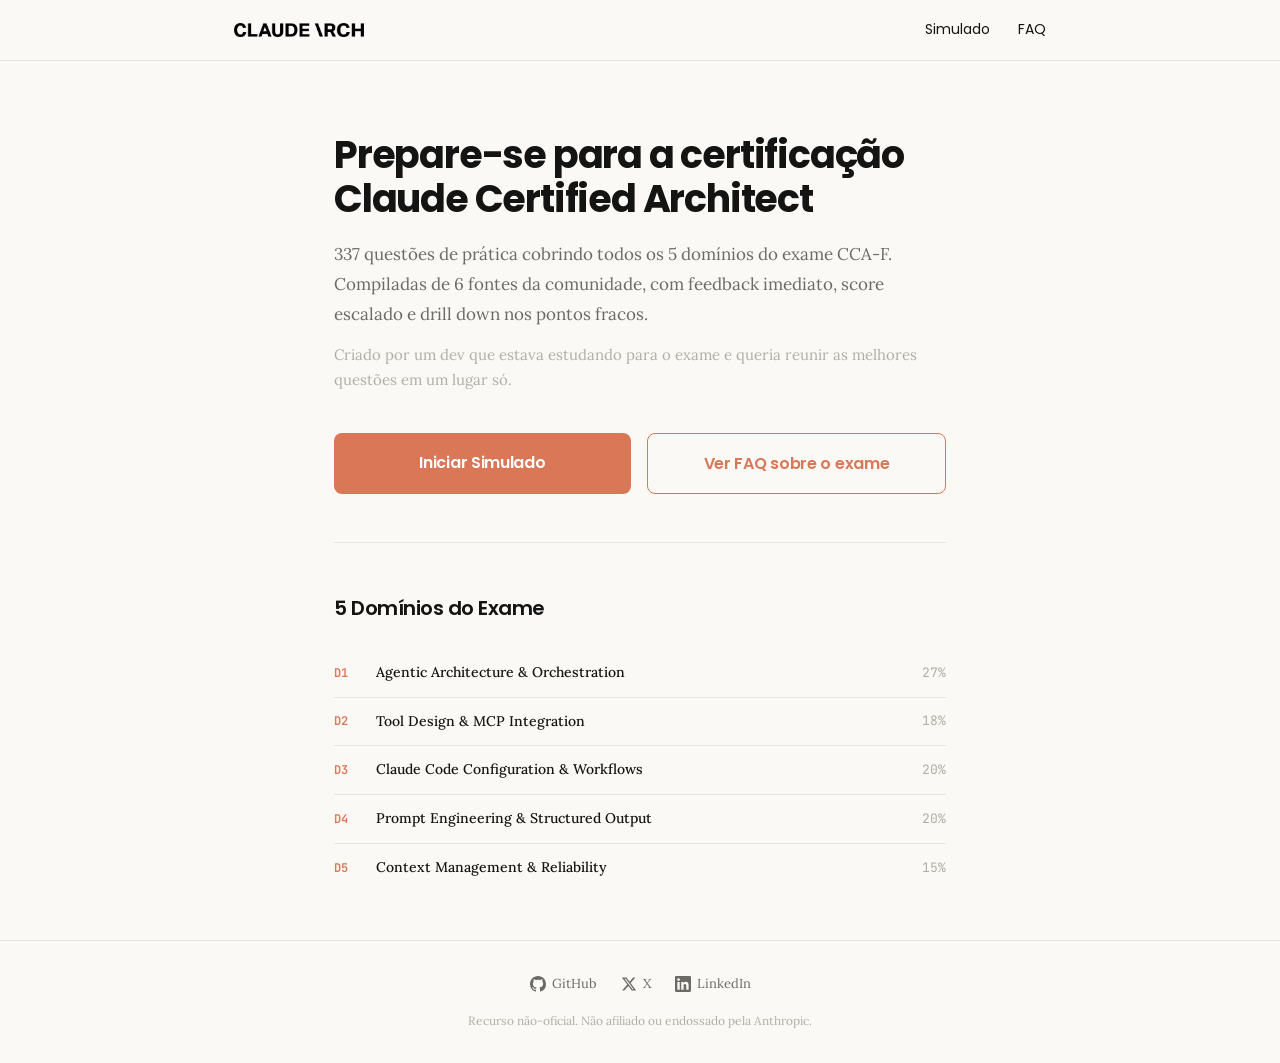
==== index.html @ b5aac990 "fix: remove repository link from footer, keep personal links only" ====
<!DOCTYPE html>
<html lang="pt-BR">
<head>
<meta charset="UTF-8">
<meta name="viewport" content="width=device-width, initial-scale=1.0">
<title>Claude Arch</title>
<link rel="icon" type="image/png" href="favicon.png" />
<meta name="description" content="Simulado gratuito com 337 questões gratuitas para a certificação CCA-F. 5 domínios, score escalado, feedback imediato. (CCA-F). 5 domínios, score escalado." />
<meta name="theme-color" content="#faf9f5" />
<meta property="og:title" content="Claude Arch — Simulado CCA-F" />
<meta property="og:description" content="Simulado gratuito com 337 questões gratuitas para a certificação CCA-F. 5 domínios, score escalado, feedback imediato.. 5 domínios, score escalado, feedback imediato." />
<meta property="og:image" content="https://felipebossolani.github.io/claude-arch/og-image.png" />
<meta property="og:type" content="website" />
<meta name="twitter:card" content="summary_large_image" />
<meta name="twitter:title" content="Claude Arch — Simulado CCA-F" />
<meta name="twitter:description" content="337 questões gratuitas para a certificação CCA-F. 5 domínios, score escalado, feedback imediato." />
<meta name="twitter:image" content="https://felipebossolani.github.io/claude-arch/og-image.png" />
<link href="https://fonts.googleapis.com/css2?family=JetBrains+Mono:wght@400;500;700&family=Poppins:wght@400;500;600;700&family=Lora:ital,wght@0,400;0,500;0,600;0,700;1,400;1,500&display=swap" rel="stylesheet">
<link rel="stylesheet" href="styles.css">
<style>
body { line-height: 1.7; }
.section-title { font-family: 'Poppins', Arial, sans-serif; }
.hero { padding: 72px 0 48px; }
.hero-title { font-size: 38px; font-weight: 700; letter-spacing: -1.2px; line-height: 1.15; margin-bottom: 20px; }
.hero-subtitle { font-size: 17px; color: var(--text-secondary); line-height: 1.75; margin-bottom: 12px; }
.hero-desc { font-size: 15px; color: var(--text-muted); line-height: 1.7; margin-bottom: 40px; }
.hero-actions { display: flex; gap: 16px; }
.hero-cta { flex: 1; text-align: center; padding: 16px 24px; background: var(--accent-orange); color: white; font-family: 'Poppins', Arial, sans-serif; font-size: 16px; font-weight: 600; border-radius: var(--radius); text-decoration: none; transition: background 0.15s; letter-spacing: -0.3px; }
.hero-cta:hover { background: #c4694c; }
.hero-cta--secondary { background: transparent; color: var(--accent-orange); border: 1px solid var(--accent-orange); }
.hero-cta--secondary:hover { background: rgba(217,119,87,0.05); }
.section { padding: 48px 0; border-top: 1px solid var(--border); }
.section-title { font-size: 20px; font-weight: 600; letter-spacing: -0.5px; margin-bottom: 24px; }
.domain-list { list-style: none; }
.domain-row { display: flex; align-items: center; gap: 14px; padding: 12px 0; border-bottom: 1px solid var(--border); font-size: 14px; }
.domain-row:last-child { border-bottom: none; }
.domain-badge { font-family: 'JetBrains Mono', monospace; font-size: 12px; font-weight: 600; color: var(--accent-orange); width: 28px; flex-shrink: 0; }
.domain-name { flex: 1; font-weight: 500; }
.domain-weight { font-family: 'JetBrains Mono', monospace; font-size: 13px; color: var(--text-muted); }
.sources-text { font-size: 15px; color: var(--text-secondary); line-height: 1.7; }
@media (max-width: 640px) {
  .hero { padding: 48px 0 32px; }
  .hero-title { font-size: 28px; }
  .hero-actions { flex-direction: column; }
  .hero-cta { width: 100%; }
  .nav { gap: 16px; }
}
</style>
</head>
<body>

<header class="header">
  <div class="header-inner">
    <a href="index.html" class="logo">
      <img class="logo-icon" src="logo.png" alt="Claude Arch" />
    </a>
    <nav class="nav">
      <a href="simulado.html" class="nav-link">Simulado</a>
      <a href="faq.html" class="nav-link">FAQ</a>
    </nav>
  </div>
</header>

<main class="main">
  <section class="hero">
    <h1 class="hero-title">Prepare-se para a certificação Claude Certified Architect</h1>
    <p class="hero-subtitle">337 questões de prática cobrindo todos os 5 domínios do exame CCA-F. Compiladas de 6 fontes da comunidade, com feedback imediato, score escalado e drill down nos pontos fracos.</p>
    <p class="hero-desc">Criado por um dev que estava estudando para o exame e queria reunir as melhores questões em um lugar só.</p>
    <div class="hero-actions">
      <a href="simulado.html" class="hero-cta">Iniciar Simulado</a>
      <a href="faq.html" class="hero-cta hero-cta--secondary">Ver FAQ sobre o exame</a>
    </div>
  </section>

  <section class="section">
    <h2 class="section-title">5 Domínios do Exame</h2>
    <div class="domain-list">
      <div class="domain-row">
        <span class="domain-badge">D1</span>
        <span class="domain-name">Agentic Architecture &amp; Orchestration</span>
        <span class="domain-weight">27%</span>
      </div>
      <div class="domain-row">
        <span class="domain-badge">D2</span>
        <span class="domain-name">Tool Design &amp; MCP Integration</span>
        <span class="domain-weight">18%</span>
      </div>
      <div class="domain-row">
        <span class="domain-badge">D3</span>
        <span class="domain-name">Claude Code Configuration &amp; Workflows</span>
        <span class="domain-weight">20%</span>
      </div>
      <div class="domain-row">
        <span class="domain-badge">D4</span>
        <span class="domain-name">Prompt Engineering &amp; Structured Output</span>
        <span class="domain-weight">20%</span>
      </div>
      <div class="domain-row">
        <span class="domain-badge">D5</span>
        <span class="domain-name">Context Management &amp; Reliability</span>
        <span class="domain-weight">15%</span>
      </div>
    </div>
  </section>

</main>

<footer class="footer">
  <div class="footer-inner">
    <div class="social-links">
      <a href="https://github.com/felipebossolani" target="_blank" class="social-link">
        <svg viewBox="0 0 24 24"><path d="M12 0C5.37 0 0 5.37 0 12c0 5.31 3.435 9.795 8.205 11.385.6.105.825-.255.825-.57 0-.285-.015-1.23-.015-2.235-3.015.555-3.795-.735-4.035-1.41-.135-.345-.72-1.41-1.23-1.695-.42-.225-1.02-.78-.015-.795.945-.015 1.62.87 1.845 1.23 1.08 1.815 2.805 1.305 3.495.99.105-.78.42-1.305.765-1.605-2.67-.3-5.46-1.335-5.46-5.925 0-1.305.465-2.385 1.23-3.225-.12-.3-.54-1.53.12-3.18 0 0 1.005-.315 3.3 1.23.96-.27 1.98-.405 3-.405s2.04.135 3 .405c2.295-1.56 3.3-1.23 3.3-1.23.66 1.65.24 2.88.12 3.18.765.84 1.23 1.905 1.23 3.225 0 4.605-2.805 5.625-5.475 5.925.435.375.81 1.095.81 2.22 0 1.605-.015 2.895-.015 3.3 0 .315.225.69.825.57A12.02 12.02 0 0024 12c0-6.63-5.37-12-12-12z"/></svg>
        GitHub
      </a>
      <a href="https://x.com/felipebossolani" target="_blank" class="social-link">
        <svg viewBox="0 0 24 24"><path d="M18.244 2.25h3.308l-7.227 8.26 8.502 11.24H16.17l-5.214-6.817L4.99 21.75H1.68l7.73-8.835L1.254 2.25H8.08l4.713 6.231zm-1.161 17.52h1.833L7.084 4.126H5.117z"/></svg>
        X
      </a>
      <a href="https://linkedin.com/in/felipebossolani" target="_blank" class="social-link">
        <svg viewBox="0 0 24 24"><path d="M20.447 20.452h-3.554v-5.569c0-1.328-.027-3.037-1.852-3.037-1.853 0-2.136 1.445-2.136 2.939v5.667H9.351V9h3.414v1.561h.046c.477-.9 1.637-1.85 3.37-1.85 3.601 0 4.267 2.37 4.267 5.455v6.286zM5.337 7.433a2.062 2.062 0 01-2.063-2.065 2.064 2.064 0 112.063 2.065zm1.782 13.019H3.555V9h3.564v11.452zM22.225 0H1.771C.792 0 0 .774 0 1.729v20.542C0 23.227.792 24 1.771 24h20.451C23.2 24 24 23.227 24 22.271V1.729C24 .774 23.2 0 22.222 0h.003z"/></svg>
        LinkedIn
      </a>
    </div>
    <div class="footer-disclaimer">Recurso não-oficial. Não afiliado ou endossado pela Anthropic.</div>
  </div>
</footer>

</body>
</html>
---- styles.css ----
/* ═══════════════════════════════════════
   Shared styles — Claude Arch
   ═══════════════════════════════════════ */

:root {
  --bg-primary: #faf9f5;
  --bg-card: #ffffff;
  --bg-hover: #f5f4f0;
  --text-primary: #141413;
  --text-secondary: #6b6a65;
  --text-muted: #b0aea5;
  --accent-orange: #d97757;
  --accent-blue: #6a9bcc;
  --accent-green: #788c5d;
  --accent-red: #c45c4a;
  --border: #e8e6dc;
  --border-active: #b0aea5;
  --radius: 8px;
}

* { margin: 0; padding: 0; box-sizing: border-box; }

body {
  font-family: 'Lora', Georgia, serif;
  background: var(--bg-primary);
  color: var(--text-primary);
  min-height: 100vh;
  line-height: 1.6;
}

h1, h2, h3, h4, h5, h6, .logo-text { font-family: 'Poppins', Arial, sans-serif; }
code, .mono { font-family: 'JetBrains Mono', monospace; }

/* Header */
.header {
  position: sticky; top: 0; z-index: 100;
  background: var(--bg-primary);
  border-bottom: 1px solid var(--border);
}
.header-inner {
  max-width: 860px; margin: 0 auto; padding: 0 24px;
  display: flex; align-items: center; justify-content: space-between;
  height: 60px;
}
.logo { display: flex; align-items: center; gap: 10px; text-decoration: none; }
.logo-icon { height: 14px; width: auto; object-fit: contain; }
.logo-text { font-size: 15px; font-weight: 600; color: var(--text-primary); letter-spacing: -0.3px; }

/* Nav */
.nav { display: flex; align-items: center; gap: 28px; }
.nav-link {
  font-family: 'Poppins', Arial, sans-serif;
  font-size: 14px; font-weight: 400; color: var(--text-primary);
  text-decoration: none; transition: color 0.15s;
}
.nav-link:hover { color: var(--accent-orange); }
.nav-link--active { color: var(--accent-orange); font-weight: 500; }

/* Main / Container */
.main { max-width: 660px; margin: 0 auto; padding: 0 24px; }
.container { max-width: 860px; margin: 0 auto; padding: 24px; }

/* Footer */
.footer { border-top: 1px solid var(--border); padding: 32px 0; }
.footer-inner {
  max-width: 860px; margin: 0 auto; padding: 0 24px;
  display: flex; flex-direction: column; align-items: center; gap: 16px;
}
.social-links { display: flex; gap: 24px; align-items: center; flex-wrap: wrap; justify-content: center; }
.social-link {
  display: flex; align-items: center; gap: 6px;
  color: var(--text-secondary); text-decoration: none; font-size: 13px; transition: color 0.15s;
}
.social-link:hover { color: var(--accent-orange); }
.social-link svg { width: 16px; height: 16px; fill: currentColor; }
.footer-disclaimer { font-size: 12px; color: var(--text-muted); text-align: center; }
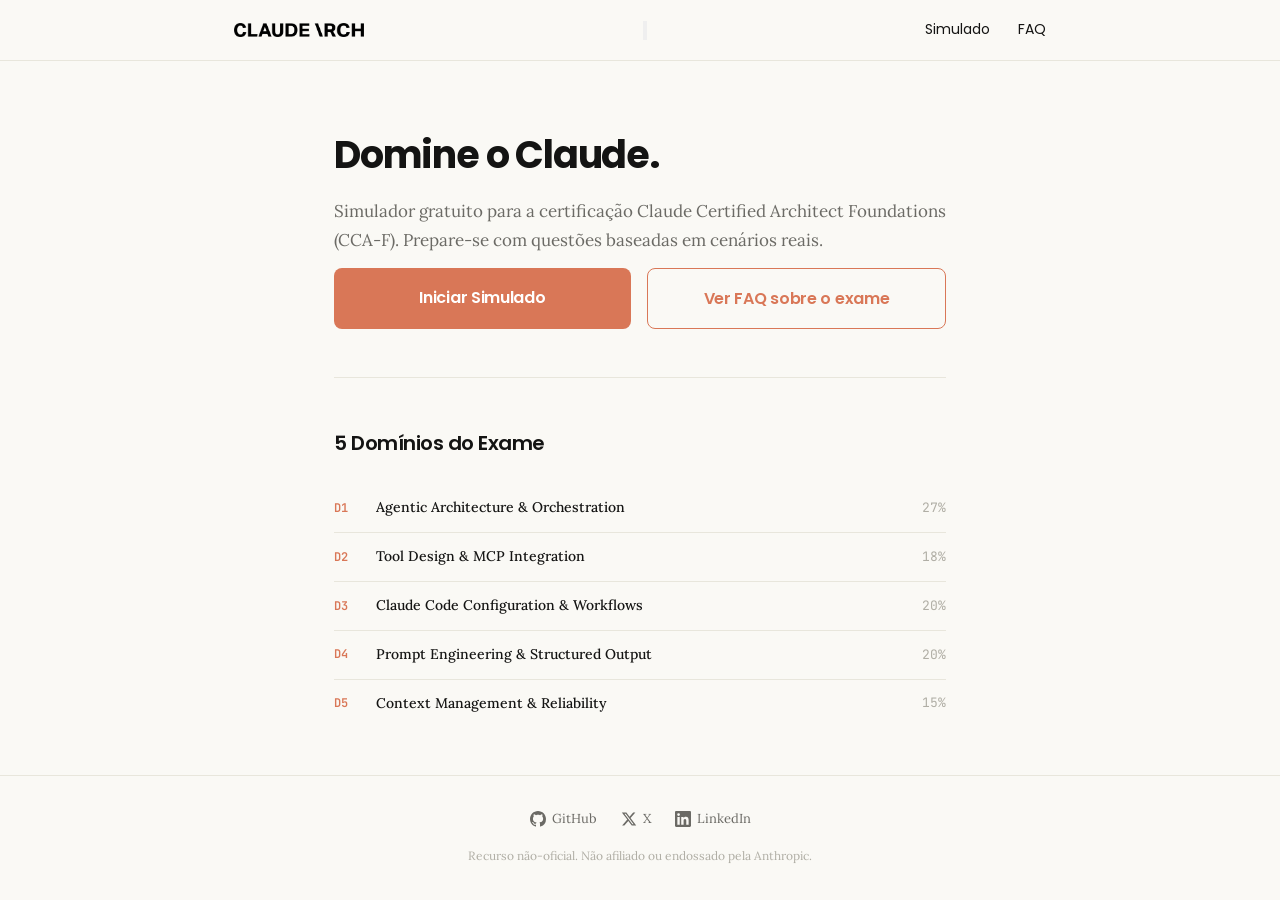
==== commit ad0774ed: "fix: update hero copy to new tagline" ====
--- a/index.html
+++ b/index.html
@@ -4,16 +4,20 @@
 <meta charset="UTF-8">
 <meta name="viewport" content="width=device-width, initial-scale=1.0">
 <title>Claude Arch</title>
-<link rel="icon" type="image/png" href="favicon.png" />
-<meta name="description" content="Simulado gratuito com 337 questões gratuitas para a certificação CCA-F. 5 domínios, score escalado, feedback imediato. (CCA-F). 5 domínios, score escalado." />
+<link rel="icon" type="image/x-icon" href="favicon.ico" />
+<link rel="icon" type="image/png" sizes="32x32" href="favicon-32x32.png" />
+<link rel="icon" type="image/png" sizes="16x16" href="favicon-16x16.png" />
+<link rel="apple-touch-icon" sizes="180x180" href="apple-touch-icon.png" />
+<link rel="manifest" href="site.webmanifest" />
+<meta name="description" content="Simulado gratuito com 337 questões gratuitas para a certificação CCA-F. 5 domínios, score escalado e feedback imediato. (CCA-F). 5 domínios, score escalado." />
 <meta name="theme-color" content="#faf9f5" />
 <meta property="og:title" content="Claude Arch — Simulado CCA-F" />
-<meta property="og:description" content="Simulado gratuito com 337 questões gratuitas para a certificação CCA-F. 5 domínios, score escalado, feedback imediato.. 5 domínios, score escalado, feedback imediato." />
+<meta property="og:description" content="337 questões gratuitas para a certificação CCA-F. 5 domínios, score escalado e feedback imediato." />
 <meta property="og:image" content="https://felipebossolani.github.io/claude-arch/og-image.png" />
 <meta property="og:type" content="website" />
 <meta name="twitter:card" content="summary_large_image" />
 <meta name="twitter:title" content="Claude Arch — Simulado CCA-F" />
-<meta name="twitter:description" content="337 questões gratuitas para a certificação CCA-F. 5 domínios, score escalado, feedback imediato." />
+<meta name="twitter:description" content="337 questões gratuitas para a certificação CCA-F. 5 domínios, score escalado e feedback imediato." />
 <meta name="twitter:image" content="https://felipebossolani.github.io/claude-arch/og-image.png" />
 <link href="https://fonts.googleapis.com/css2?family=JetBrains+Mono:wght@400;500;700&family=Poppins:wght@400;500;600;700&family=Lora:ital,wght@0,400;0,500;0,600;0,700;1,400;1,500&display=swap" rel="stylesheet">
 <link rel="stylesheet" href="styles.css">
@@ -54,6 +58,9 @@
     <a href="index.html" class="logo">
       <img class="logo-icon" src="logo.png" alt="Claude Arch" />
     </a>
+    <button class="nav-toggle" aria-label="Menu" onclick="document.querySelector('.nav').classList.toggle('open')">
+      <svg viewBox="0 0 24 24" fill="none" stroke-width="2" stroke-linecap="round"><line x1="3" y1="6" x2="21" y2="6"/><line x1="3" y1="12" x2="21" y2="12"/><line x1="3" y1="18" x2="21" y2="18"/></svg>
+    </button>
     <nav class="nav">
       <a href="simulado.html" class="nav-link">Simulado</a>
       <a href="faq.html" class="nav-link">FAQ</a>
@@ -63,9 +70,8 @@
 
 <main class="main">
   <section class="hero">
-    <h1 class="hero-title">Prepare-se para a certificação Claude Certified Architect</h1>
-    <p class="hero-subtitle">337 questões de prática cobrindo todos os 5 domínios do exame CCA-F. Compiladas de 6 fontes da comunidade, com feedback imediato, score escalado e drill down nos pontos fracos.</p>
-    <p class="hero-desc">Criado por um dev que estava estudando para o exame e queria reunir as melhores questões em um lugar só.</p>
+    <h1 class="hero-title">Domine o Claude.</h1>
+    <p class="hero-subtitle">Simulador gratuito para a certificação Claude Certified Architect Foundations (CCA-F). Prepare-se com questões baseadas em cenários reais.</p>
     <div class="hero-actions">
       <a href="simulado.html" class="hero-cta">Iniciar Simulado</a>
       <a href="faq.html" class="hero-cta hero-cta--secondary">Ver FAQ sobre o exame</a>
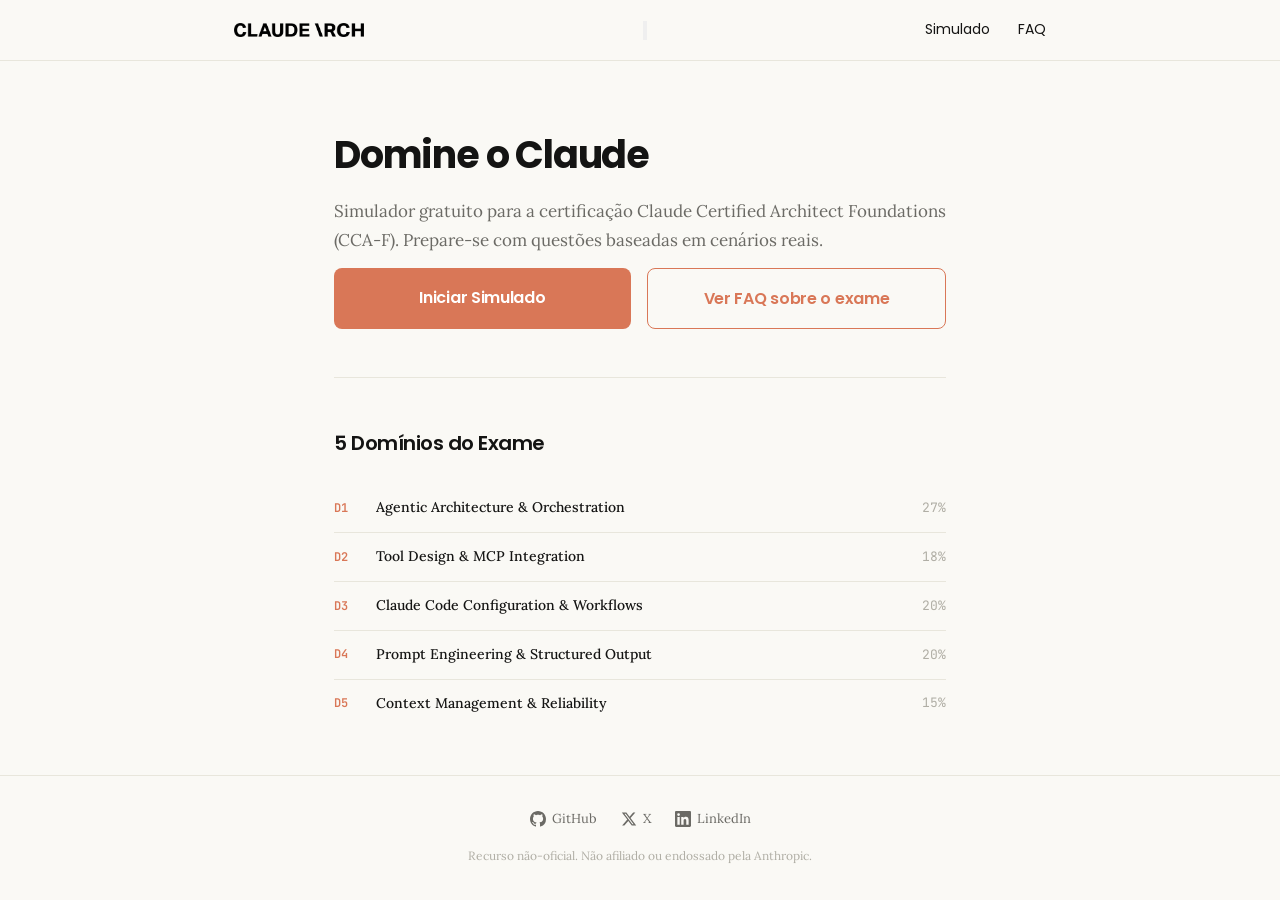
==== commit 8de90c50: "fix: remove period from hero title" ====
--- a/index.html
+++ b/index.html
@@ -70,7 +70,7 @@
 
 <main class="main">
   <section class="hero">
-    <h1 class="hero-title">Domine o Claude.</h1>
+    <h1 class="hero-title">Domine o Claude</h1>
     <p class="hero-subtitle">Simulador gratuito para a certificação Claude Certified Architect Foundations (CCA-F). Prepare-se com questões baseadas em cenários reais.</p>
     <div class="hero-actions">
       <a href="simulado.html" class="hero-cta">Iniciar Simulado</a>
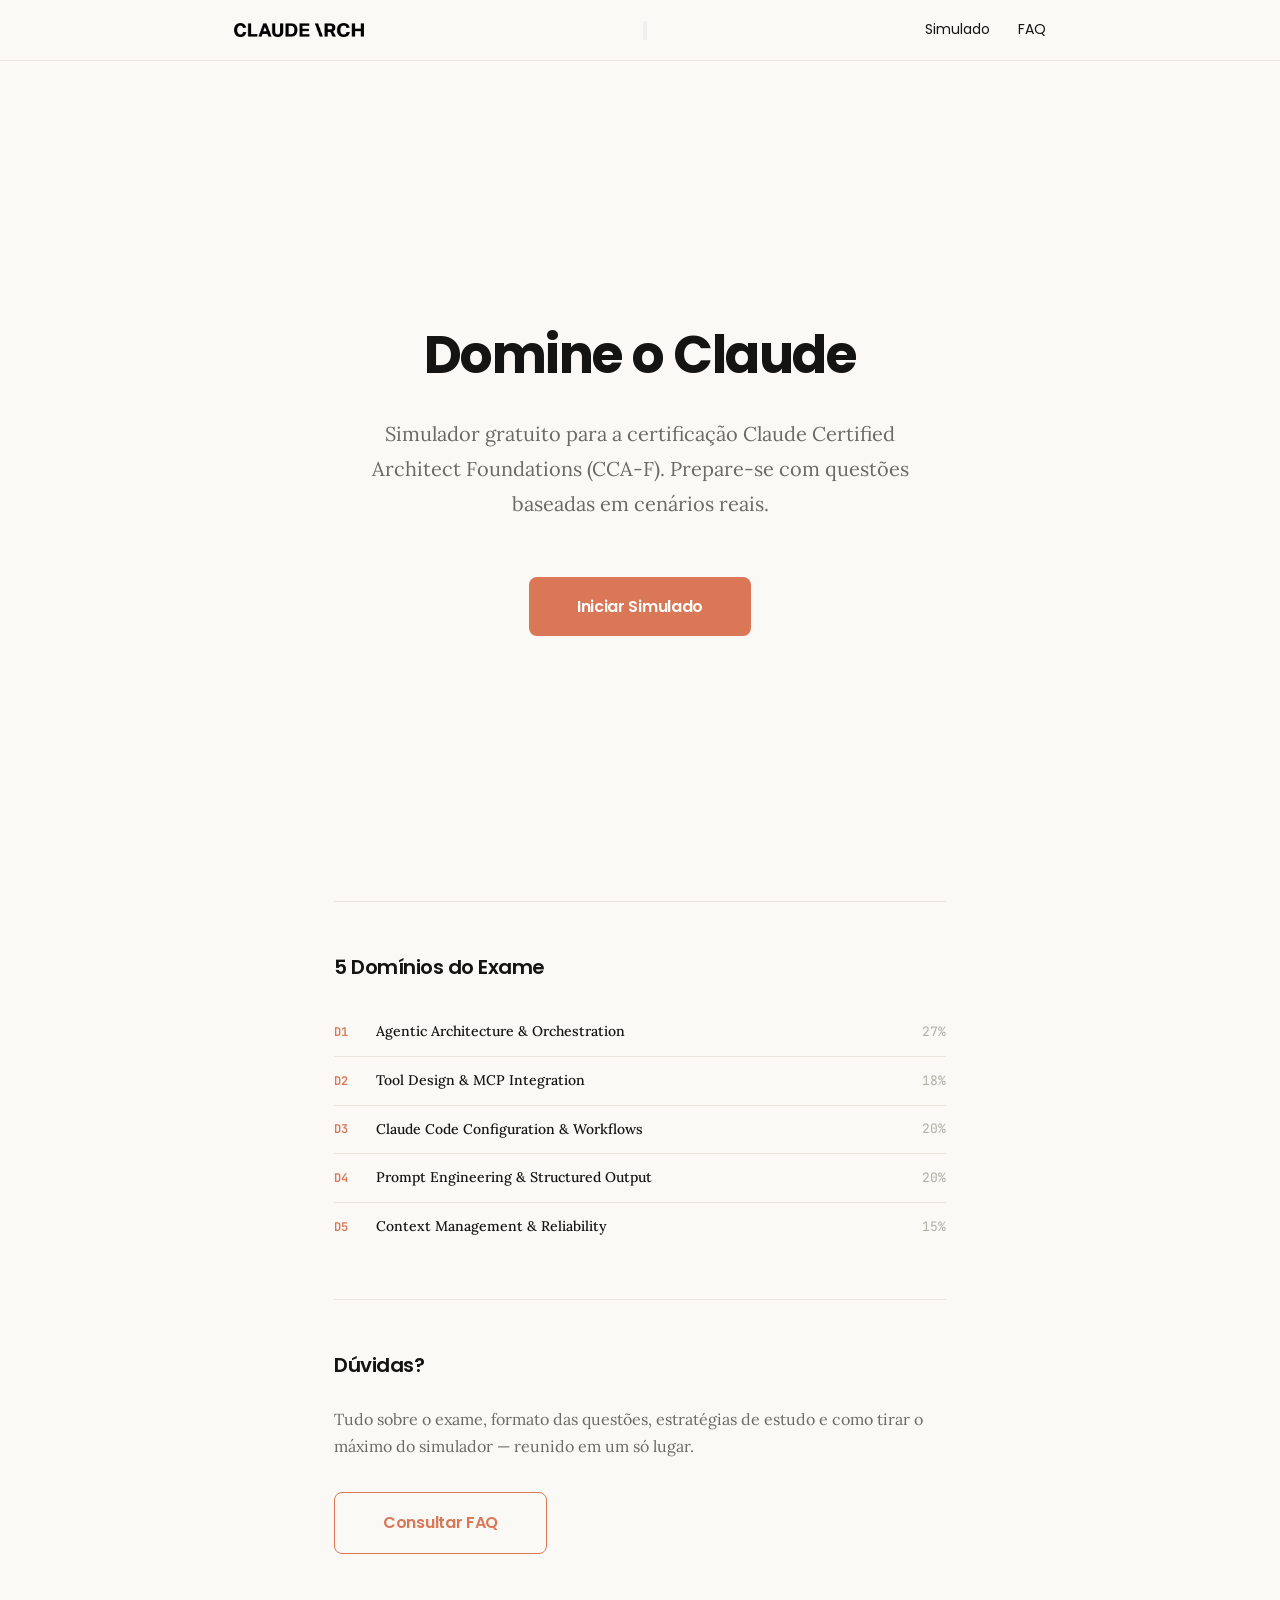
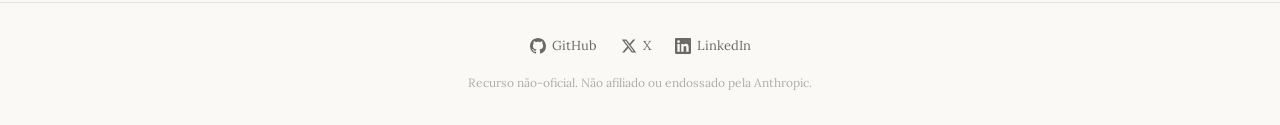
==== commit 6bf45086: "fix: left-align FAQ CTA section" ====
--- a/index.html
+++ b/index.html
@@ -9,30 +9,33 @@
 <link rel="icon" type="image/png" sizes="16x16" href="favicon-16x16.png" />
 <link rel="apple-touch-icon" sizes="180x180" href="apple-touch-icon.png" />
 <link rel="manifest" href="site.webmanifest" />
-<meta name="description" content="Simulado gratuito com 337 questões gratuitas para a certificação CCA-F. 5 domínios, score escalado e feedback imediato. (CCA-F). 5 domínios, score escalado." />
+<meta name="description" content="337 questões gratuitas para a certificação CCA-F. 5 domínios, score escalado e feedback imediato." />
 <meta name="theme-color" content="#faf9f5" />
 <meta property="og:title" content="Claude Arch — Simulado CCA-F" />
 <meta property="og:description" content="337 questões gratuitas para a certificação CCA-F. 5 domínios, score escalado e feedback imediato." />
 <meta property="og:image" content="https://felipebossolani.github.io/claude-arch/og-image.png" />
 <meta property="og:type" content="website" />
+<meta property="og:url" content="https://felipebossolani.github.io/claude-arch/" />
+<link rel="canonical" href="https://felipebossolani.github.io/claude-arch/" />
 <meta name="twitter:card" content="summary_large_image" />
 <meta name="twitter:title" content="Claude Arch — Simulado CCA-F" />
 <meta name="twitter:description" content="337 questões gratuitas para a certificação CCA-F. 5 domínios, score escalado e feedback imediato." />
 <meta name="twitter:image" content="https://felipebossolani.github.io/claude-arch/og-image.png" />
+<link rel="preconnect" href="https://fonts.googleapis.com">
+<link rel="preconnect" href="https://fonts.gstatic.com" crossorigin>
 <link href="https://fonts.googleapis.com/css2?family=JetBrains+Mono:wght@400;500;700&family=Poppins:wght@400;500;600;700&family=Lora:ital,wght@0,400;0,500;0,600;0,700;1,400;1,500&display=swap" rel="stylesheet">
 <link rel="stylesheet" href="styles.css">
 <style>
 body { line-height: 1.7; }
-.section-title { font-family: 'Poppins', Arial, sans-serif; }
-.hero { padding: 72px 0 48px; }
-.hero-title { font-size: 38px; font-weight: 700; letter-spacing: -1.2px; line-height: 1.15; margin-bottom: 20px; }
-.hero-subtitle { font-size: 17px; color: var(--text-secondary); line-height: 1.75; margin-bottom: 12px; }
-.hero-desc { font-size: 15px; color: var(--text-muted); line-height: 1.7; margin-bottom: 40px; }
-.hero-actions { display: flex; gap: 16px; }
-.hero-cta { flex: 1; text-align: center; padding: 16px 24px; background: var(--accent-orange); color: white; font-family: 'Poppins', Arial, sans-serif; font-size: 16px; font-weight: 600; border-radius: var(--radius); text-decoration: none; transition: background 0.15s; letter-spacing: -0.3px; }
+.hero { padding: 0; display: flex; flex-direction: column; align-items: center; justify-content: center; min-height: calc(100vh - 60px); text-align: center; }
+.hero-title { font-size: 52px; font-weight: 700; letter-spacing: -1.5px; line-height: 1.1; margin-bottom: 32px; }
+.hero-subtitle { font-size: 20px; color: var(--text-secondary); line-height: 1.75; margin-bottom: 56px; max-width: 540px; }
+.hero-cta { display: inline-block; padding: 16px 48px; background: var(--accent-orange); color: white; font-family: 'Poppins', Arial, sans-serif; font-size: 16px; font-weight: 600; border-radius: var(--radius); text-decoration: none; transition: background 0.15s; letter-spacing: -0.3px; }
 .hero-cta:hover { background: #c4694c; }
 .hero-cta--secondary { background: transparent; color: var(--accent-orange); border: 1px solid var(--accent-orange); }
 .hero-cta--secondary:hover { background: rgba(217,119,87,0.05); }
+.faq-cta { padding: 56px 0; }
+.faq-cta-text { font-size: 16px; color: var(--text-secondary); line-height: 1.7; margin-bottom: 32px; }
 .section { padding: 48px 0; border-top: 1px solid var(--border); }
 .section-title { font-size: 20px; font-weight: 600; letter-spacing: -0.5px; margin-bottom: 24px; }
 .domain-list { list-style: none; }
@@ -43,10 +46,10 @@
 .domain-weight { font-family: 'JetBrains Mono', monospace; font-size: 13px; color: var(--text-muted); }
 .sources-text { font-size: 15px; color: var(--text-secondary); line-height: 1.7; }
 @media (max-width: 640px) {
-  .hero { padding: 48px 0 32px; }
-  .hero-title { font-size: 28px; }
-  .hero-actions { flex-direction: column; }
-  .hero-cta { width: 100%; }
+  .hero { min-height: calc(100vh - 60px); padding: 40px 0; }
+  .hero-title { font-size: 36px; }
+  .hero-subtitle { font-size: 17px; }
+  .hero-cta { width: 100%; text-align: center; }
   .nav { gap: 16px; }
 }
 </style>
@@ -61,7 +64,7 @@
     <button class="nav-toggle" aria-label="Menu" onclick="document.querySelector('.nav').classList.toggle('open')">
       <svg viewBox="0 0 24 24" fill="none" stroke-width="2" stroke-linecap="round"><line x1="3" y1="6" x2="21" y2="6"/><line x1="3" y1="12" x2="21" y2="12"/><line x1="3" y1="18" x2="21" y2="18"/></svg>
     </button>
-    <nav class="nav">
+    <nav class="nav" aria-label="Navegação principal">
       <a href="simulado.html" class="nav-link">Simulado</a>
       <a href="faq.html" class="nav-link">FAQ</a>
     </nav>
@@ -72,10 +75,7 @@
   <section class="hero">
     <h1 class="hero-title">Domine o Claude</h1>
     <p class="hero-subtitle">Simulador gratuito para a certificação Claude Certified Architect Foundations (CCA-F). Prepare-se com questões baseadas em cenários reais.</p>
-    <div class="hero-actions">
-      <a href="simulado.html" class="hero-cta">Iniciar Simulado</a>
-      <a href="faq.html" class="hero-cta hero-cta--secondary">Ver FAQ sobre o exame</a>
-    </div>
+    <a href="simulado.html" class="hero-cta">Iniciar Simulado</a>
   </section>
 
   <section class="section">
@@ -109,20 +109,26 @@
     </div>
   </section>
 
+  <section class="section faq-cta">
+    <h2 class="section-title">Dúvidas?</h2>
+    <p class="faq-cta-text">Tudo sobre o exame, formato das questões, estratégias de estudo e como tirar o máximo do simulador — reunido em um só lugar.</p>
+    <a href="faq.html" class="hero-cta hero-cta--secondary">Consultar FAQ</a>
+  </section>
+
 </main>
 
 <footer class="footer">
   <div class="footer-inner">
     <div class="social-links">
-      <a href="https://github.com/felipebossolani" target="_blank" class="social-link">
+      <a href="https://github.com/felipebossolani" target="_blank" rel="noopener noreferrer" class="social-link">
         <svg viewBox="0 0 24 24"><path d="M12 0C5.37 0 0 5.37 0 12c0 5.31 3.435 9.795 8.205 11.385.6.105.825-.255.825-.57 0-.285-.015-1.23-.015-2.235-3.015.555-3.795-.735-4.035-1.41-.135-.345-.72-1.41-1.23-1.695-.42-.225-1.02-.78-.015-.795.945-.015 1.62.87 1.845 1.23 1.08 1.815 2.805 1.305 3.495.99.105-.78.42-1.305.765-1.605-2.67-.3-5.46-1.335-5.46-5.925 0-1.305.465-2.385 1.23-3.225-.12-.3-.54-1.53.12-3.18 0 0 1.005-.315 3.3 1.23.96-.27 1.98-.405 3-.405s2.04.135 3 .405c2.295-1.56 3.3-1.23 3.3-1.23.66 1.65.24 2.88.12 3.18.765.84 1.23 1.905 1.23 3.225 0 4.605-2.805 5.625-5.475 5.925.435.375.81 1.095.81 2.22 0 1.605-.015 2.895-.015 3.3 0 .315.225.69.825.57A12.02 12.02 0 0024 12c0-6.63-5.37-12-12-12z"/></svg>
         GitHub
       </a>
-      <a href="https://x.com/felipebossolani" target="_blank" class="social-link">
+      <a href="https://x.com/felipebossolani" target="_blank" rel="noopener noreferrer" class="social-link">
         <svg viewBox="0 0 24 24"><path d="M18.244 2.25h3.308l-7.227 8.26 8.502 11.24H16.17l-5.214-6.817L4.99 21.75H1.68l7.73-8.835L1.254 2.25H8.08l4.713 6.231zm-1.161 17.52h1.833L7.084 4.126H5.117z"/></svg>
         X
       </a>
-      <a href="https://linkedin.com/in/felipebossolani" target="_blank" class="social-link">
+      <a href="https://linkedin.com/in/felipebossolani" target="_blank" rel="noopener noreferrer" class="social-link">
         <svg viewBox="0 0 24 24"><path d="M20.447 20.452h-3.554v-5.569c0-1.328-.027-3.037-1.852-3.037-1.853 0-2.136 1.445-2.136 2.939v5.667H9.351V9h3.414v1.561h.046c.477-.9 1.637-1.85 3.37-1.85 3.601 0 4.267 2.37 4.267 5.455v6.286zM5.337 7.433a2.062 2.062 0 01-2.063-2.065 2.064 2.064 0 112.063 2.065zm1.782 13.019H3.555V9h3.564v11.452zM22.225 0H1.771C.792 0 0 .774 0 1.729v20.542C0 23.227.792 24 1.771 24h20.451C23.2 24 24 23.227 24 22.271V1.729C24 .774 23.2 0 22.222 0h.003z"/></svg>
         LinkedIn
       </a>
